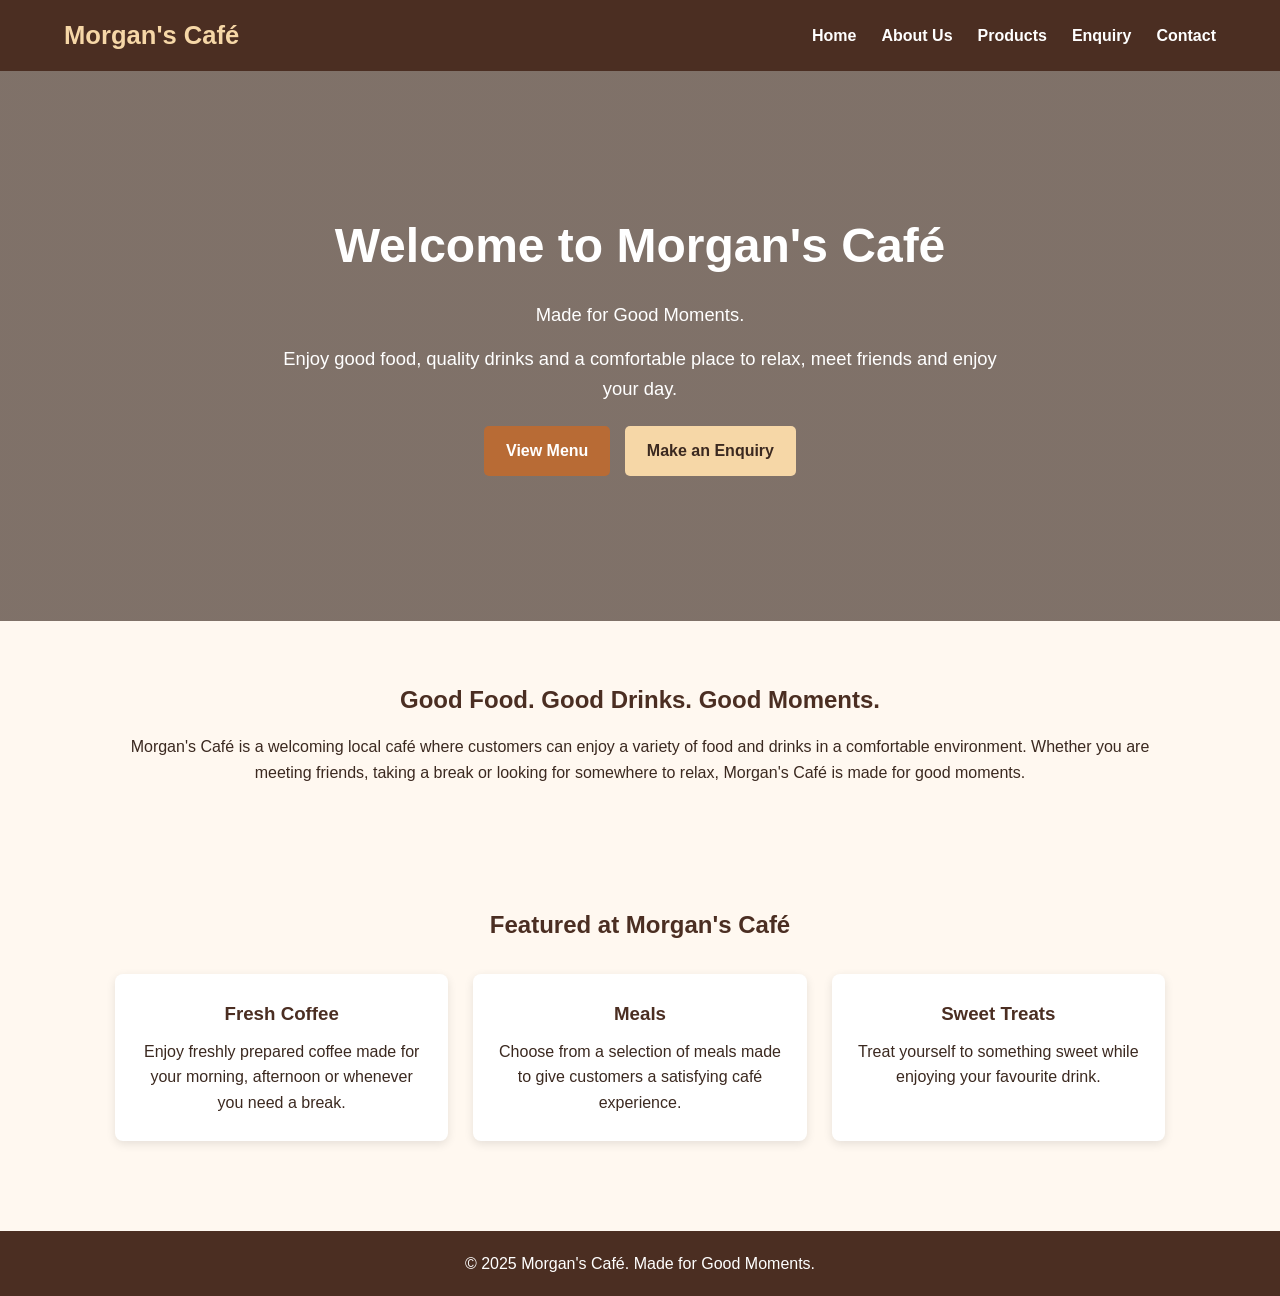
==== index.html @ 2e7ae9d0 "Initial commit" ====
<!DOCTYPE html>
<html lang="en">
<head>
    <meta charset="UTF-8">
    <meta name="viewport" content="width=device-width, initial-scale=1.0">
    <meta name="description" content="Morgan's Café - Made for Good Moments.">
    <title>Morgan's Café | Home</title>
    <link rel="stylesheet" href="css/styles.css">
</head>

<body>

    <!-- Main navigation -->
    <header>
        <nav class="navbar">
            <div class="logo">Morgan's Café</div>

            <ul class="nav-links">
                <li><a href="index.html">Home</a></li>
                <li><a href="about-us.html">About Us</a></li>
                <li><a href="products.html">Products</a></li>
                <li><a href="enquiry.html">Enquiry</a></li>
                <li><a href="contact.html">Contact</a></li>
            </ul>
        </nav>
    </header>

    <!-- Home page content -->
    <main>

        <section class="hero">
            <img src="Images/home/Home_Cafe.jpg.jpg" alt="Morgan's Café">
            <div class="hero-content">
                <h1>Welcome to Morgan's Café</h1>
                <p>Made for Good Moments.</p>
                <p>
                    Enjoy good food, quality drinks and a comfortable
                    place to relax, meet friends and enjoy your day.
                </p>

                <div class="hero-buttons">
                    <a href="products.html" class="button">View Menu</a>
                    <a href="enquiry.html" class="button secondary-button">Make an Enquiry</a>
                </div>
            </div>
        </section>

        <section class="intro">
            <h2>Good Food. Good Drinks. Good Moments.</h2>

            <p>
                Morgan's Café is a welcoming local café where customers
                can enjoy a variety of food and drinks in a comfortable
                environment. Whether you are meeting friends, taking a
                break or looking for somewhere to relax, Morgan's Café
                is made for good moments.
            </p>
        </section>

        <section class="featured">
            <h2>Featured at Morgan's Café</h2>

            <div class="featured-grid">

                <article class="card">
                    <h3>Fresh Coffee</h3>
                    <p>
                        Enjoy freshly prepared coffee made for your
                        morning, afternoon or whenever you need a break.
                    </p>
                </article>

                <article class="card">
                    <h3>Meals</h3>
                    <p>
                        Choose from a selection of meals made to give
                        customers a satisfying café experience.
                    </p>
                </article>

                <article class="card">
                    <h3>Sweet Treats</h3>
                    <p>
                        Treat yourself to something sweet while enjoying
                        your favourite drink.
                    </p>
                </article>

            </div>
        </section>

    </main>

    <!-- Footer -->
    <footer>
        <p>&copy; 2025 Morgan's Café. Made for Good Moments.</p>
    </footer>

</body>
</html>
---- css/styles.css ----
/* ================================
   Morgan's Café - Main Stylesheet
   ================================ */

/* Basic reset */
* {
    margin: 0;
    padding: 0;
    box-sizing: border-box;
}

body {
    font-family: Arial, Helvetica, sans-serif;
    line-height: 1.6;
    background-color: #fff8f0;
    color: #3b2920;
}

/* Navigation */
header {
    background-color: #4b2e22;
    padding: 15px 5%;
}

.navbar {
    max-width: 1200px;
    margin: 0 auto;
    display: flex;
    justify-content: space-between;
    align-items: center;
}

.logo {
    color: #f6d7a7;
    font-size: 1.6rem;
    font-weight: bold;
}

.nav-links {
    display: flex;
    list-style: none;
    gap: 25px;
}

.nav-links a {
    color: white;
    text-decoration: none;
    font-weight: bold;
}

.nav-links a:hover {
    color: #f6d7a7;
}

/* Hero section */
.hero {
    min-height: 550px;
    display: flex;
    align-items: center;
    justify-content: center;
    text-align: center;
    padding: 60px 20px;
    background:
        linear-gradient(rgba(59, 41, 32, 0.65), rgba(59, 41, 32, 0.65)),
        url("../Images/home/Home_Cafe.jpg.jpg");
    background-size: cover;
    background-position: center;
}

.hero-content {
    max-width: 750px;
    color: white;
}

.hero h1 {
    font-size: 3rem;
    margin-bottom: 15px;
}

.hero p {
    font-size: 1.15rem;
    margin-bottom: 15px;
}

/* Buttons */
.button {
    display: inline-block;
    background-color: #b86b35;
    color: white;
    padding: 12px 22px;
    border: none;
    border-radius: 5px;
    text-decoration: none;
    cursor: pointer;
    font-weight: bold;
    margin: 8px 5px;
}

.button:hover {
    background-color: #8f4f27;
}

.secondary-button {
    background-color: #f6d7a7;
    color: #3b2920;
}

.secondary-button:hover {
    background-color: #e8bd82;
}

/* General sections */
.intro,
.featured,
.content-section,
.products-section,
.form-section,
.contact-section {
    max-width: 1100px;
    margin: 0 auto;
    padding: 60px 25px;
}

.intro {
    text-align: center;
}

.intro h2,
.featured h2,
.content-section h2,
.form-section h2,
.contact-section h2 {
    color: #4b2e22;
    margin-bottom: 15px;
}

/* Featured section */
.featured {
    text-align: center;
}

.featured-grid {
    display: grid;
    grid-template-columns: repeat(3, 1fr);
    gap: 25px;
    margin-top: 30px;
}

.card,
.product-card,
.location-card {
    background-color: white;
    padding: 25px;
    border-radius: 8px;
    box-shadow: 0 3px 10px rgba(0, 0, 0, 0.1);
}

.card h3,
.product-card h2,
.location-card h3 {
    color: #4b2e22;
    margin-bottom: 10px;
}

/* Page headings */
.page-heading {
    text-align: center;
    padding: 60px 20px;
    background-color: #ead4bd;
}

.page-heading h1 {
    color: #4b2e22;
    font-size: 2.5rem;
    margin-bottom: 10px;
}

/* About page */
.content-section h2 {
    margin-top: 30px;
}

.content-section h2:first-child {
    margin-top: 0;
}

.content-section p {
    margin-bottom: 20px;
}

/* Products */
.product-grid {
    display: grid;
    grid-template-columns: repeat(3, 1fr);
    gap: 25px;
}

.product-card {
    text-align: center;
}

.price {
    color: #b86b35;
    font-size: 1.2rem;
    font-weight: bold;
    margin-top: 15px;
}

/* Forms */
.form-section {
    max-width: 800px;
}

form {
    display: flex;
    flex-direction: column;
}

label {
    font-weight: bold;
    margin-top: 15px;
    margin-bottom: 5px;
}

input,
select,
textarea {
    width: 100%;
    padding: 12px;
    border: 1px solid #c9b6a5;
    border-radius: 5px;
    background-color: white;
    font-family: inherit;
    font-size: 1rem;
}

textarea {
    resize: vertical;
}

button {
    font-family: inherit;
}

/* Contact page */
.contact-section {
    display: grid;
    grid-template-columns: 1fr 1fr;
    gap: 40px;
}

.contact-info p {
    margin-bottom: 10px;
}

.locations {
    display: flex;
    flex-direction: column;
    gap: 20px;
}

.location-card {
    margin-bottom: 5px;
}

/* Footer */
footer {
    background-color: #4b2e22;
    color: white;
    text-align: center;
    padding: 20px;
    margin-top: 30px;
}

/* Tablet */
@media (max-width: 768px) {

    .navbar {
        flex-direction: column;
        gap: 15px;
    }

    .nav-links {
        flex-wrap: wrap;
        justify-content: center;
        gap: 15px;
    }

    .hero {
        min-height: 450px;
    }

    .hero h1 {
        font-size: 2.2rem;
    }

    .featured-grid,
    .product-grid {
        grid-template-columns: repeat(2, 1fr);
    }

    .contact-section {
        grid-template-columns: 1fr;
    }
}

/* Mobile */
@media (max-width: 500px) {

    .nav-links {
        flex-direction: column;
        align-items: center;
        gap: 10px;
    }

    .hero {
        min-height: 400px;
        padding: 40px 15px;
    }

    .hero h1 {
        font-size: 1.9rem;
    }

    .featured-grid,
    .product-grid {
        grid-template-columns: 1fr;
    }

    .page-heading h1 {
        font-size: 2rem;
    }

    .intro,
    .featured,
    .content-section,
    .products-section,
    .form-section,
    .contact-section {
        padding: 40px 18px;
    }
}
/* Website images */
.page-heading img {
    Display: block;
    Width: 100%;
    Max-width: 700px;
    Height: 300px;
    Object-fit: cover;
    Margin: 25px auto;
    Border-radius: 8px;
}

.hero img {
    Display: none;
}
/* Website images */
.page-heading img {
    display: block;
    width: 100%;
    max-width: 700px;
    height: 300px;
    object-fit: cover;
    margin: 25px auto;
    border-radius: 8px;
}

.hero img {
    display: none;
}
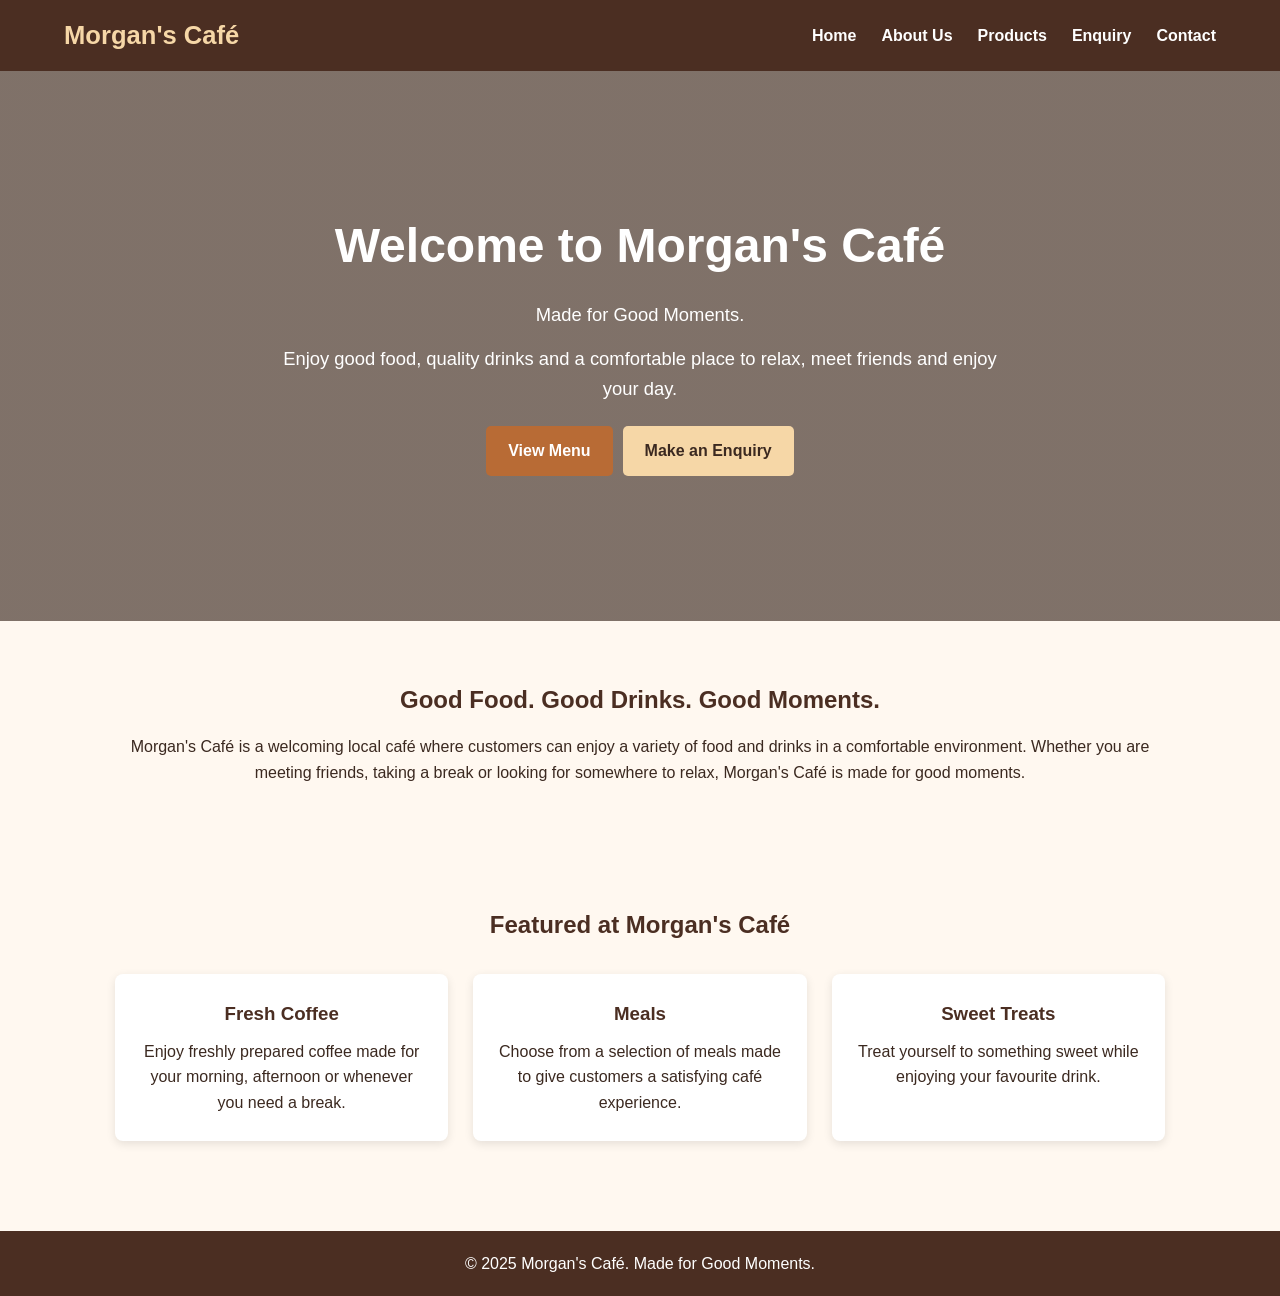
==== commit cdd76320: "fixed website layout and updated pages" ====
--- a/index.html
+++ b/index.html
@@ -29,10 +29,12 @@
     <main>
 
         <section class="hero">
-            <img src="Images/home/Home_Cafe.jpg.jpg" alt="Morgan's Café">
             <div class="hero-content">
+
                 <h1>Welcome to Morgan's Café</h1>
+
                 <p>Made for Good Moments.</p>
+
                 <p>
                     Enjoy good food, quality drinks and a comfortable
                     place to relax, meet friends and enjoy your day.
@@ -42,6 +44,7 @@
                     <a href="products.html" class="button">View Menu</a>
                     <a href="enquiry.html" class="button secondary-button">Make an Enquiry</a>
                 </div>
+
             </div>
         </section>
 
@@ -98,5 +101,3 @@
 
 </body>
 </html>
-
-
--- a/css/styles.css
+++ b/css/styles.css
@@ -52,7 +52,10 @@
     color: #f6d7a7;
 }
 
-/* Hero section */
+/* ================================
+   Home Hero Section
+   ================================ */
+
 .hero {
     min-height: 550px;
     display: flex;
@@ -60,11 +63,17 @@
     justify-content: center;
     text-align: center;
     padding: 60px 20px;
+
     background:
-        linear-gradient(rgba(59, 41, 32, 0.65), rgba(59, 41, 32, 0.65)),
+        linear-gradient(
+            rgba(59, 41, 32, 0.65),
+            rgba(59, 41, 32, 0.65)
+        ),
         url("../Images/home/Home_Cafe.jpg.jpg");
+
     background-size: cover;
     background-position: center;
+    background-repeat: no-repeat;
 }
 
 .hero-content {
@@ -83,6 +92,13 @@
 }
 
 /* Buttons */
+.hero-buttons {
+    display: flex;
+    justify-content: center;
+    align-items: center;
+    flex-wrap: wrap;
+}
+
 .button {
     display: inline-block;
     background-color: #b86b35;
@@ -109,7 +125,10 @@
     background-color: #e8bd82;
 }
 
-/* General sections */
+/* ================================
+   General Sections
+   ================================ */
+
 .intro,
 .featured,
 .content-section,
@@ -134,7 +153,102 @@
     margin-bottom: 15px;
 }
 
-/* Featured section */
+/* ================================
+   Page Headings
+   ================================ */
+
+.page-heading {
+    text-align: center;
+    padding: 60px 20px;
+    background-color: #ead4bd;
+}
+
+.page-heading h1 {
+    color: #4b2e22;
+    font-size: 2.5rem;
+    margin-bottom: 10px;
+}
+
+.page-heading p {
+    color: #3b2920;
+}
+
+/* ================================
+   About Us Background
+   ================================ */
+
+.about-heading {
+    min-height: 400px;
+    display: flex;
+    flex-direction: column;
+    align-items: center;
+    justify-content: center;
+
+    background:
+        linear-gradient(
+            rgba(59, 41, 32, 0.20),
+            rgba(59, 41, 32, 0.20)
+        ),
+        url("../Images/About_us/About_us_Cafe.jpg");
+
+    background-size: cover;
+    background-position: center;
+    background-repeat: no-repeat;
+}
+
+.about-heading h1,
+.about-heading p {
+    color: white;
+}
+
+/* ================================
+   Products Background
+   ================================ */
+
+.products-heading {
+    min-height: 400px;
+    display: flex;
+    flex-direction: column;
+    align-items: center;
+    justify-content: center;
+
+    background:
+        linear-gradient(
+            rgba(59, 41, 32, 0.20),
+            rgba(59, 41, 32, 0.20)
+        ),
+        url("../Images/products/products_Cafe.jpg");
+
+    background-size: cover;
+    background-position: center;
+    background-repeat: no-repeat;
+}
+
+.products-heading h1,
+.products-heading p {
+    color: white;
+}
+
+/* ================================
+   About Page
+   ================================ */
+
+.content-section h2 {
+    margin-top: 30px;
+}
+
+.content-section h2:first-child {
+    margin-top: 0;
+}
+
+.content-section p {
+    margin-bottom: 20px;
+}
+
+/* ================================
+   Featured Section
+   ================================ */
+
 .featured {
     text-align: center;
 }
@@ -162,33 +276,10 @@
     margin-bottom: 10px;
 }
 
-/* Page headings */
-.page-heading {
-    text-align: center;
-    padding: 60px 20px;
-    background-color: #ead4bd;
-}
-
-.page-heading h1 {
-    color: #4b2e22;
-    font-size: 2.5rem;
-    margin-bottom: 10px;
-}
-
-/* About page */
-.content-section h2 {
-    margin-top: 30px;
-}
-
-.content-section h2:first-child {
-    margin-top: 0;
-}
-
-.content-section p {
-    margin-bottom: 20px;
-}
-
-/* Products */
+/* ================================
+   Products
+   ================================ */
+
 .product-grid {
     display: grid;
     grid-template-columns: repeat(3, 1fr);
@@ -206,7 +297,10 @@
     margin-top: 15px;
 }
 
-/* Forms */
+/* ================================
+   Forms
+   ================================ */
+
 .form-section {
     max-width: 800px;
 }
@@ -242,7 +336,10 @@
     font-family: inherit;
 }
 
-/* Contact page */
+/* ================================
+   Contact Page
+   ================================ */
+
 .contact-section {
     display: grid;
     grid-template-columns: 1fr 1fr;
@@ -263,7 +360,10 @@
     margin-bottom: 5px;
 }
 
-/* Footer */
+/* ================================
+   Footer
+   ================================ */
+
 footer {
     background-color: #4b2e22;
     color: white;
@@ -272,7 +372,10 @@
     margin-top: 30px;
 }
 
-/* Tablet */
+/* ================================
+   Tablet
+   ================================ */
+
 @media (max-width: 768px) {
 
     .navbar {
@@ -294,6 +397,11 @@
         font-size: 2.2rem;
     }
 
+    .about-heading,
+    .products-heading {
+        min-height: 350px;
+    }
+
     .featured-grid,
     .product-grid {
         grid-template-columns: repeat(2, 1fr);
@@ -304,7 +412,10 @@
     }
 }
 
-/* Mobile */
+/* ================================
+   Mobile
+   ================================ */
+
 @media (max-width: 500px) {
 
     .nav-links {
@@ -322,13 +433,19 @@
         font-size: 1.9rem;
     }
 
+    .about-heading,
+    .products-heading {
+        min-height: 300px;
+        padding: 40px 15px;
+    }
+
+    .page-heading h1 {
+        font-size: 2rem;
+    }
+
     .featured-grid,
     .product-grid {
         grid-template-columns: 1fr;
-    }
-
-    .page-heading h1 {
-        font-size: 2rem;
     }
 
     .intro,
@@ -340,34 +457,3 @@
         padding: 40px 18px;
     }
 }
-/* Website images */
-.page-heading img {
-    Display: block;
-    Width: 100%;
-    Max-width: 700px;
-    Height: 300px;
-    Object-fit: cover;
-    Margin: 25px auto;
-    Border-radius: 8px;
-}
-
-.hero img {
-    Display: none;
-}
-/* Website images */
-.page-heading img {
-    display: block;
-    width: 100%;
-    max-width: 700px;
-    height: 300px;
-    object-fit: cover;
-    margin: 25px auto;
-    border-radius: 8px;
-}
-
-.hero img {
-    display: none;
-}
-
-
-
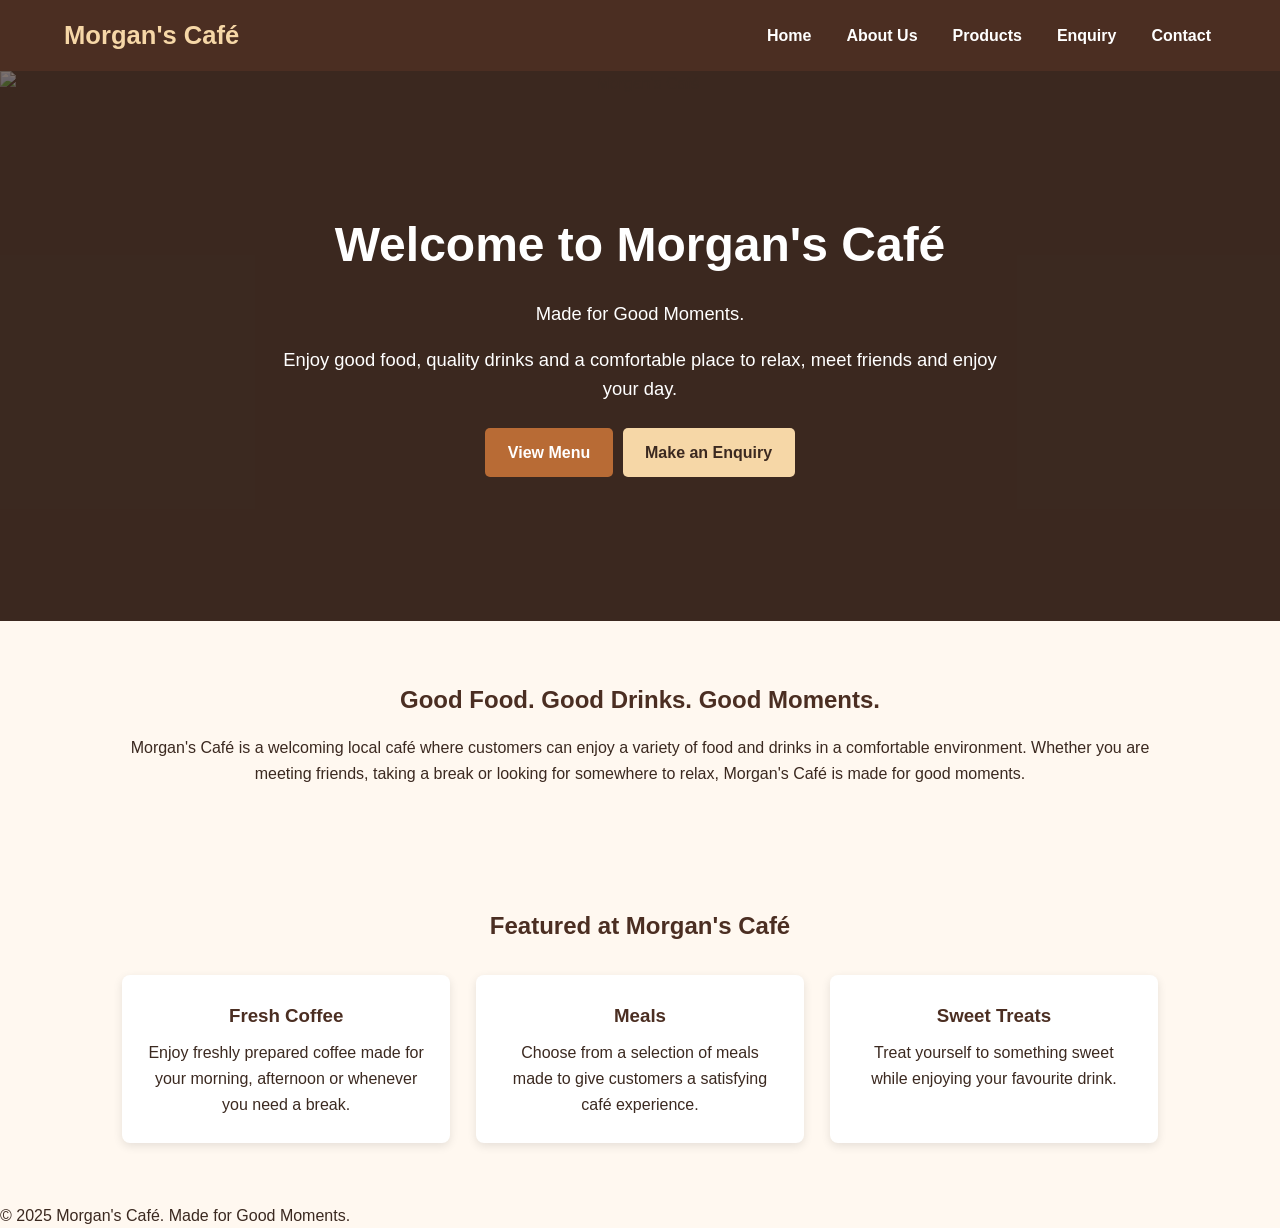
==== commit b000f73d: "Completed Part 2 Styling and responsive testing" ====
--- a/index.html
+++ b/index.html
@@ -29,6 +29,15 @@
     <main>
 
         <section class="hero">
+
+            <picture class="hero-image">
+                <source media="(max-width: 500px)" srcset="Images/home/Home_Cafe.jpg.jpg">
+                <source media="(max-width: 768px)" srcset="Images/home/Home_Cafe.jpg.jpg">
+                <img src="Images/home/Home_Cafe.jpg.jpg"
+                     alt="Morgan's Café"
+                     loading="eager">
+            </picture>
+
             <div class="hero-content">
 
                 <h1>Welcome to Morgan's Café</h1>
@@ -101,3 +110,4 @@
 
 </body>
 </html>
+
--- a/css/styles.css
+++ b/css/styles.css
@@ -46,49 +46,75 @@
     color: white;
     text-decoration: none;
     font-weight: bold;
+    padding: 5px;
+    transition: color 0.2s ease;
 }
 
 .nav-links a:hover {
     color: #f6d7a7;
 }
 
+.nav-links a:focus {
+    outline: 2px solid #f6d7a7;
+    outline-offset: 3px;
+}
+
+.nav-links a:active {
+    color: #e8bd82;
+}
+
 /* ================================
    Home Hero Section
    ================================ */
 
 .hero {
     min-height: 550px;
+    position: relative;
     display: flex;
     align-items: center;
     justify-content: center;
     text-align: center;
     padding: 60px 20px;
-
-    background:
-        linear-gradient(
-            rgba(59, 41, 32, 0.65),
-            rgba(59, 41, 32, 0.65)
-        ),
-        url("../Images/home/Home_Cafe.jpg.jpg");
-
-    background-size: cover;
-    background-position: center;
-    background-repeat: no-repeat;
+    overflow: hidden;
+    background-color: #3b2920;
+}
+
+.hero-image {
+    position: absolute;
+    inset: 0;
+    z-index: 0;
+}
+
+.hero-image img {
+    width: 100%;
+    height: 100%;
+    object-fit: cover;
+    object-position: center;
+    display: block;
+}
+
+.hero-image::after {
+    content: "";
+    position: absolute;
+    inset: 0;
+    background: rgba(59, 41, 32, 0.65);
 }
 
 .hero-content {
+    position: relative;
+    z-index: 1;
     max-width: 750px;
     color: white;
 }
 
 .hero h1 {
     font-size: 3rem;
-    margin-bottom: 15px;
+    margin-bottom: 1rem;
 }
 
 .hero p {
     font-size: 1.15rem;
-    margin-bottom: 15px;
+    margin-bottom: 1rem;
 }
 
 /* Buttons */
@@ -103,17 +129,28 @@
     display: inline-block;
     background-color: #b86b35;
     color: white;
-    padding: 12px 22px;
+    padding: 0.75rem 1.4rem;
     border: none;
     border-radius: 5px;
     text-decoration: none;
     cursor: pointer;
     font-weight: bold;
     margin: 8px 5px;
+    transition: background-color 0.2s ease, transform 0.2s ease;
 }
 
 .button:hover {
     background-color: #8f4f27;
+    transform: translateY(-2px);
+}
+
+.button:focus {
+    outline: 2px solid #f6d7a7;
+    outline-offset: 3px;
+}
+
+.button:active {
+    transform: translateY(0);
 }
 
 .secondary-button {
@@ -137,7 +174,7 @@
 .contact-section {
     max-width: 1100px;
     margin: 0 auto;
-    padding: 60px 25px;
+    padding: 3.75rem 2rem;
 }
 
 .intro {
@@ -150,7 +187,7 @@
 .form-section h2,
 .contact-section h2 {
     color: #4b2e22;
-    margin-bottom: 15px;
+    margin-bottom: 1rem;
 }
 
 /* ================================
@@ -159,14 +196,14 @@
 
 .page-heading {
     text-align: center;
-    padding: 60px 20px;
+    padding: 3.75rem 1.25rem;
     background-color: #ead4bd;
 }
 
 .page-heading h1 {
     color: #4b2e22;
     font-size: 2.5rem;
-    margin-bottom: 10px;
+    margin-bottom: 0.6rem;
 }
 
 .page-heading p {
@@ -234,7 +271,7 @@
    ================================ */
 
 .content-section h2 {
-    margin-top: 30px;
+    margin-top: 1.9rem;
 }
 
 .content-section h2:first-child {
@@ -242,7 +279,7 @@
 }
 
 .content-section p {
-    margin-bottom: 20px;
+    margin-bottom: 1.25rem;
 }
 
 /* ================================
@@ -256,24 +293,32 @@
 .featured-grid {
     display: grid;
     grid-template-columns: repeat(3, 1fr);
-    gap: 25px;
-    margin-top: 30px;
+    gap: 1.6rem;
+    margin-top: 1.9rem;
 }
 
 .card,
 .product-card,
 .location-card {
     background-color: white;
-    padding: 25px;
+    padding: 1.6rem;
     border-radius: 8px;
     box-shadow: 0 3px 10px rgba(0, 0, 0, 0.1);
+    transition: transform 0.2s ease, box-shadow 0.2s ease;
+}
+
+.card:hover,
+.product-card:hover,
+.location-card:hover {
+    transform: translateY(-3px);
+    box-shadow: 0 5px 14px rgba(0, 0, 0, 0.14);
 }
 
 .card h3,
 .product-card h2,
 .location-card h3 {
     color: #4b2e22;
-    margin-bottom: 10px;
+    margin-bottom: 0.6rem;
 }
 
 /* ================================
@@ -283,7 +328,7 @@
 .product-grid {
     display: grid;
     grid-template-columns: repeat(3, 1fr);
-    gap: 25px;
+    gap: 1.6rem;
 }
 
 .product-card {
@@ -294,7 +339,7 @@
     color: #b86b35;
     font-size: 1.2rem;
     font-weight: bold;
-    margin-top: 15px;
+    margin-top: 1rem;
 }
 
 /* ================================
@@ -312,148 +357,13 @@
 
 label {
     font-weight: bold;
-    margin-top: 15px;
-    margin-bottom: 5px;
+    margin-top: 1rem;
+    margin-bottom: 0.3rem;
 }
 
 input,
 select,
 textarea {
     width: 100%;
-    padding: 12px;
-    border: 1px solid #c9b6a5;
-    border-radius: 5px;
-    background-color: white;
-    font-family: inherit;
-    font-size: 1rem;
-}
-
-textarea {
-    resize: vertical;
-}
-
-button {
-    font-family: inherit;
-}
-
-/* ================================
-   Contact Page
-   ================================ */
-
-.contact-section {
-    display: grid;
-    grid-template-columns: 1fr 1fr;
-    gap: 40px;
-}
-
-.contact-info p {
-    margin-bottom: 10px;
-}
-
-.locations {
-    display: flex;
-    flex-direction: column;
-    gap: 20px;
-}
-
-.location-card {
-    margin-bottom: 5px;
-}
-
-/* ================================
-   Footer
-   ================================ */
-
-footer {
-    background-color: #4b2e22;
-    color: white;
-    text-align: center;
-    padding: 20px;
-    margin-top: 30px;
-}
-
-/* ================================
-   Tablet
-   ================================ */
-
-@media (max-width: 768px) {
-
-    .navbar {
-        flex-direction: column;
-        gap: 15px;
-    }
-
-    .nav-links {
-        flex-wrap: wrap;
-        justify-content: center;
-        gap: 15px;
-    }
-
-    .hero {
-        min-height: 450px;
-    }
-
-    .hero h1 {
-        font-size: 2.2rem;
-    }
-
-    .about-heading,
-    .products-heading {
-        min-height: 350px;
-    }
-
-    .featured-grid,
-    .product-grid {
-        grid-template-columns: repeat(2, 1fr);
-    }
-
-    .contact-section {
-        grid-template-columns: 1fr;
-    }
-}
-
-/* ================================
-   Mobile
-   ================================ */
-
-@media (max-width: 500px) {
-
-    .nav-links {
-        flex-direction: column;
-        align-items: center;
-        gap: 10px;
-    }
-
-    .hero {
-        min-height: 400px;
-        padding: 40px 15px;
-    }
-
-    .hero h1 {
-        font-size: 1.9rem;
-    }
-
-    .about-heading,
-    .products-heading {
-        min-height: 300px;
-        padding: 40px 15px;
-    }
-
-    .page-heading h1 {
-        font-size: 2rem;
-    }
-
-    .featured-grid,
-    .product-grid {
-        grid-template-columns: 1fr;
-    }
-
-    .intro,
-    .featured,
-    .content-section,
-    .products-section,
-    .form-section,
-    .contact-section {
-        padding: 40px 18px;
-    }
-}
+    padding: 0;
+}
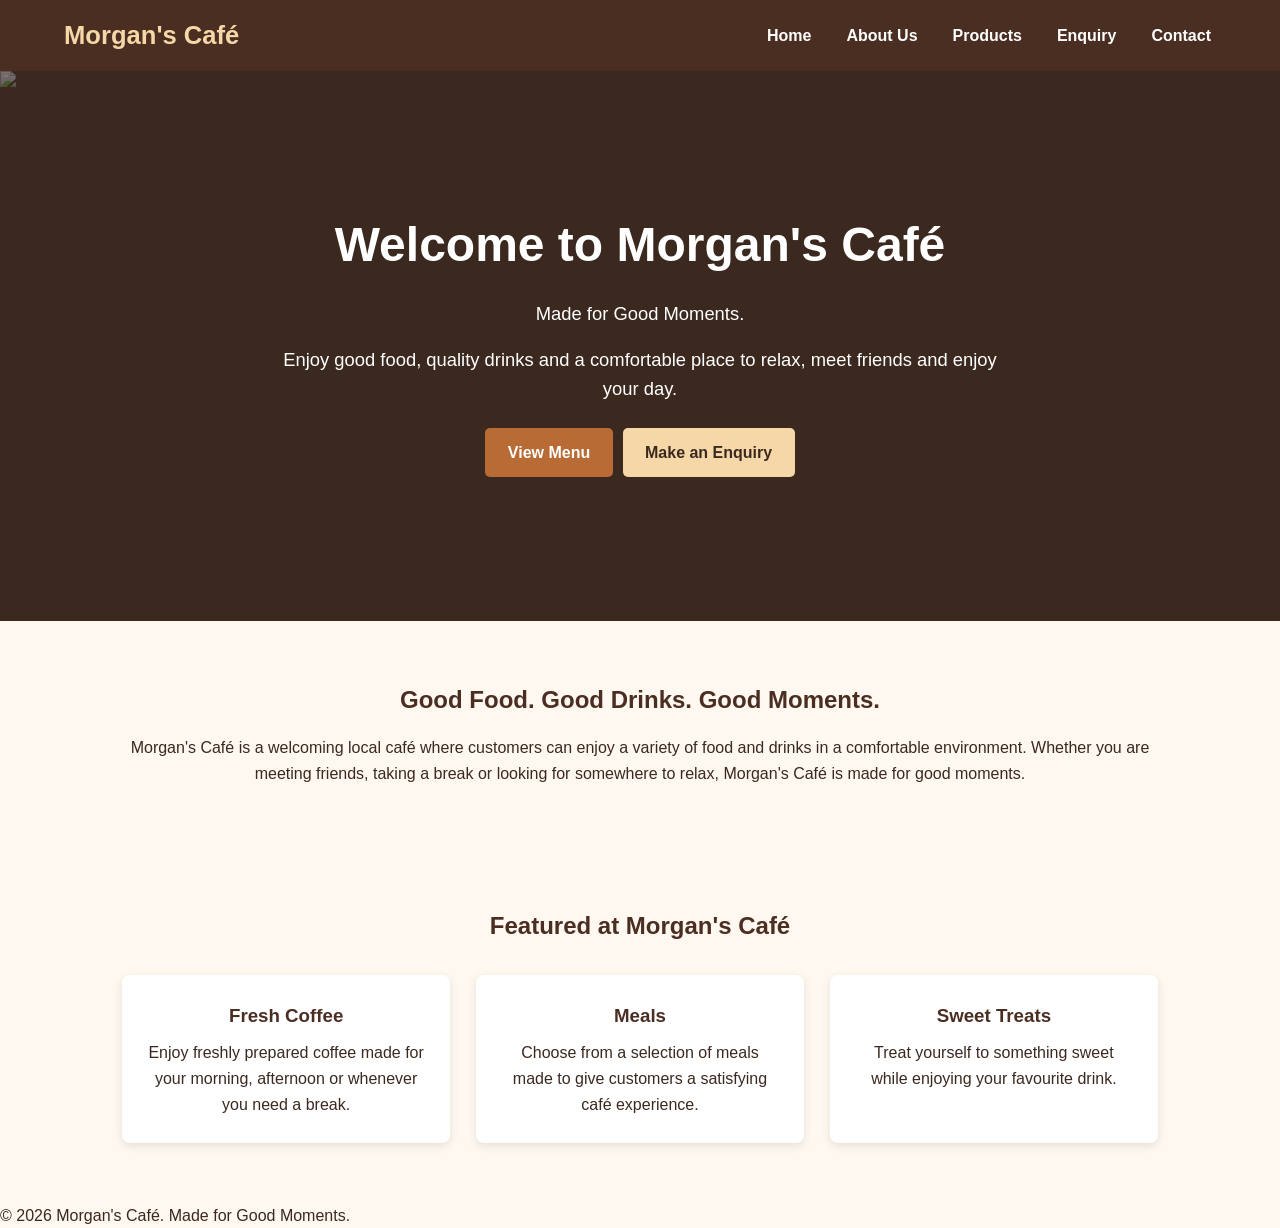
==== commit ee8659d4: "fix:resolve HTML heading hierarchy, fix quotes syntax and add HTML source comments" ====
--- a/index.html
+++ b/index.html
@@ -1,5 +1,10 @@
 <!DOCTYPE html>
 <html lang="en">
+<!--
+    Academic References & Source Citations:
+    - MDN Web Docs (2026) HTML Structural Elements. Available at: https://developer.mozilla.org/en-US/docs/Web/HTML/Element
+    - MDN Web Docs (2026) Responsive Images (<picture> element). Available at: https://developer.mozilla.org/en-US/docs/Web/HTML/Element/picture
+-->
 <head>
     <meta charset="UTF-8">
     <meta name="viewport" content="width=device-width, initial-scale=1.0">
@@ -10,7 +15,7 @@
 
 <body>
 
-    <!-- Main navigation -->
+    <!-- Main Navigation -->
     <header>
         <nav class="navbar">
             <div class="logo">Morgan's Café</div>
@@ -25,7 +30,7 @@
         </nav>
     </header>
 
-    <!-- Home page content -->
+    <!-- Home Page Content -->
     <main>
 
         <section class="hero">
@@ -34,7 +39,7 @@
                 <source media="(max-width: 500px)" srcset="Images/home/Home_Cafe.jpg.jpg">
                 <source media="(max-width: 768px)" srcset="Images/home/Home_Cafe.jpg.jpg">
                 <img src="Images/home/Home_Cafe.jpg.jpg"
-                     alt="Morgan's Café"
+                     alt="Morgan's Café interior layout"
                      loading="eager">
             </picture>
 
@@ -105,9 +110,8 @@
 
     <!-- Footer -->
     <footer>
-        <p>&copy; 2025 Morgan's Café. Made for Good Moments.</p>
+        <p>&copy; 2026 Morgan's Café. Made for Good Moments.</p>
     </footer>
 
 </body>
 </html>
-
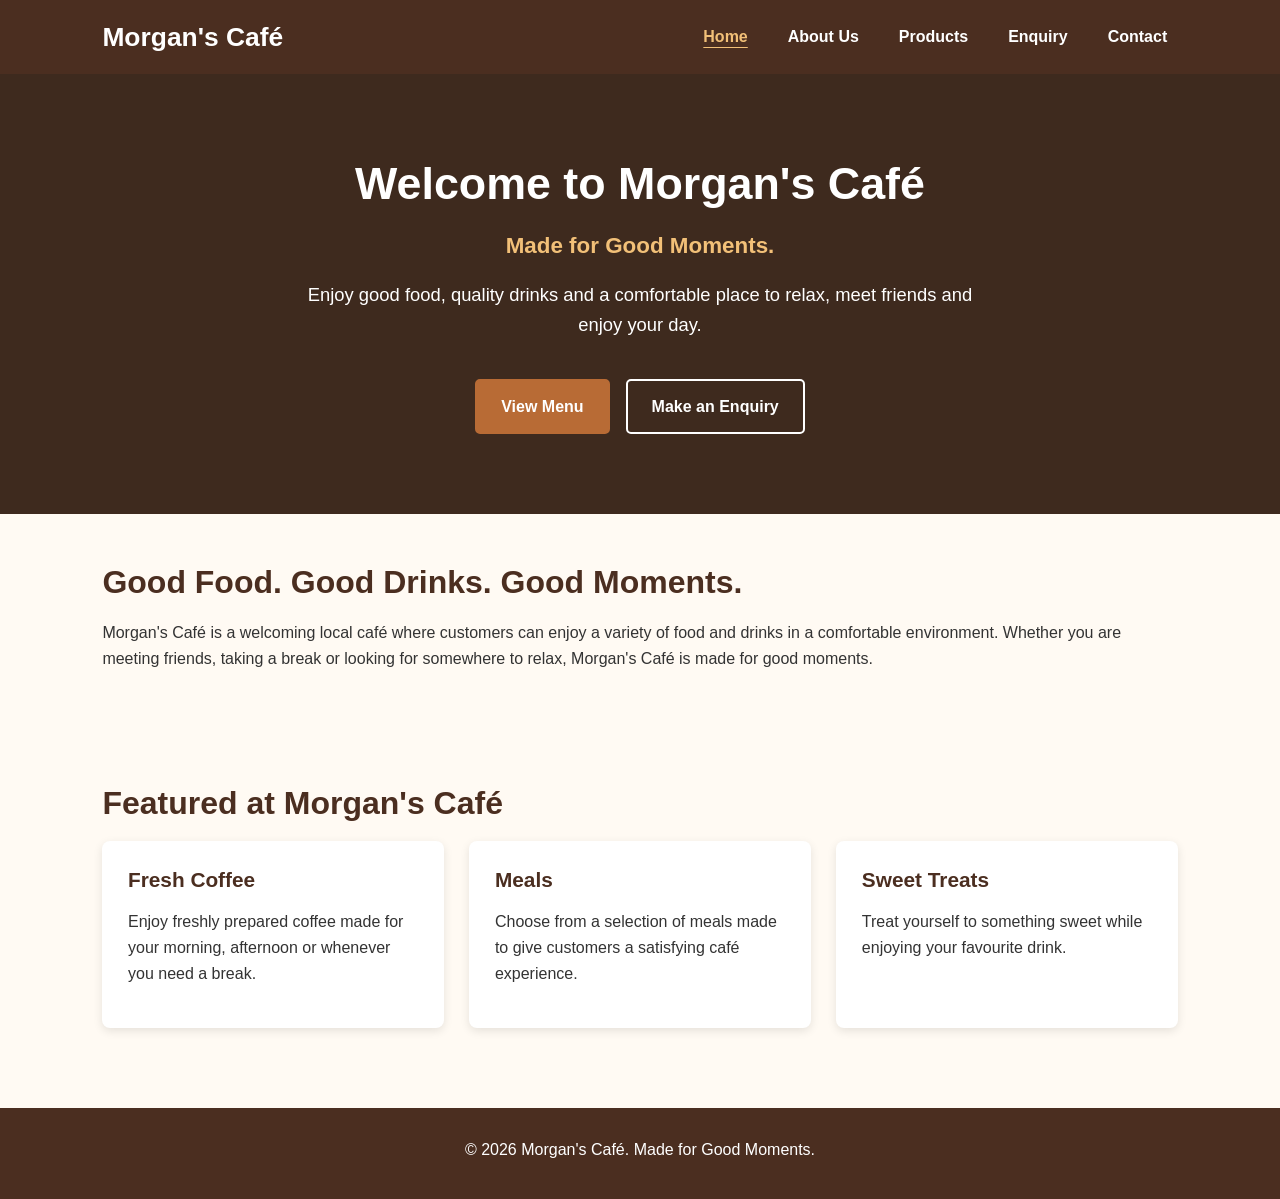
==== commit ea63e1e7: "updated website pages for part 3" ====
--- a/index.html
+++ b/index.html
@@ -1,15 +1,31 @@
 <!DOCTYPE html>
 <html lang="en">
 <!--
+    Morgan's Café - Home Page
+    Module: WEDE5020 - Web Development (Introduction)
+    Formative Part 3
+
     Academic References & Source Citations:
-    - MDN Web Docs (2026) HTML Structural Elements. Available at: https://developer.mozilla.org/en-US/docs/Web/HTML/Element
-    - MDN Web Docs (2026) Responsive Images (<picture> element). Available at: https://developer.mozilla.org/en-US/docs/Web/HTML/Element/picture
+    - MDN Web Docs (2026) HTML Structural Elements.
+      Available at: https://developer.mozilla.org/en-US/docs/Web/HTML/Element
+    - MDN Web Docs (2026) HTML Video Element.
+      Available at: https://developer.mozilla.org/en-US/docs/Web/HTML/Element/video
+    - MDN Web Docs (2026) Responsive Images.
+      Available at: https://developer.mozilla.org/en-US/docs/Web/HTML/Element/picture
 -->
+
 <head>
     <meta charset="UTF-8">
     <meta name="viewport" content="width=device-width, initial-scale=1.0">
-    <meta name="description" content="Morgan's Café - Made for Good Moments.">
+
+    <meta name="description"
+          content="Visit Morgan's Café for quality coffee, delicious meals and sweet treats. Made for Good Moments.">
+
+    <meta name="theme-color" content="#4b2e20">
+
     <title>Morgan's Café | Home</title>
+
+    <!-- Main Stylesheet -->
     <link rel="stylesheet" href="css/styles.css">
 </head>
 
@@ -17,37 +33,46 @@
 
     <!-- Main Navigation -->
     <header>
-        <nav class="navbar">
+        <nav class="navbar" aria-label="Main navigation">
+
             <div class="logo">Morgan's Café</div>
 
             <ul class="nav-links">
-                <li><a href="index.html">Home</a></li>
+                <li><a href="index.html" aria-current="page">Home</a></li>
                 <li><a href="about-us.html">About Us</a></li>
                 <li><a href="products.html">Products</a></li>
                 <li><a href="enquiry.html">Enquiry</a></li>
                 <li><a href="contact.html">Contact</a></li>
             </ul>
+
         </nav>
     </header>
 
-    <!-- Home Page Content -->
+    <!-- Main Page Content -->
     <main>
 
+        <!-- Hero Section with Background Video -->
         <section class="hero">
 
-            <picture class="hero-image">
-                <source media="(max-width: 500px)" srcset="Images/home/Home_Cafe.jpg.jpg">
-                <source media="(max-width: 768px)" srcset="Images/home/Home_Cafe.jpg.jpg">
-                <img src="Images/home/Home_Cafe.jpg.jpg"
-                     alt="Morgan's Café interior layout"
-                     loading="eager">
-            </picture>
+            <video class="hero-video"
+                   autoplay
+                   muted
+                   loop
+                   playsinline
+                   preload="metadata"
+                   aria-hidden="true">
 
+                <source src="videos/promotion-video.mp4" type="video/mp4">
+
+                Your browser does not support HTML video.
+            </video>
+
+            <!-- Hero Text and Buttons -->
             <div class="hero-content">
 
                 <h1>Welcome to Morgan's Café</h1>
 
-                <p>Made for Good Moments.</p>
+                <p class="hero-tagline">Made for Good Moments.</p>
 
                 <p>
                     Enjoy good food, quality drinks and a comfortable
@@ -55,14 +80,24 @@
                 </p>
 
                 <div class="hero-buttons">
-                    <a href="products.html" class="button">View Menu</a>
-                    <a href="enquiry.html" class="button secondary-button">Make an Enquiry</a>
+
+                    <a href="products.html" class="button">
+                        View Menu
+                    </a>
+
+                    <a href="enquiry.html" class="button secondary-button">
+                        Make an Enquiry
+                    </a>
+
                 </div>
 
             </div>
+
         </section>
 
+        <!-- Introduction Section -->
         <section class="intro">
+
             <h2>Good Food. Good Drinks. Good Moments.</h2>
 
             <p>
@@ -72,46 +107,65 @@
                 break or looking for somewhere to relax, Morgan's Café
                 is made for good moments.
             </p>
+
         </section>
 
+        <!-- Featured Items Section -->
         <section class="featured">
+
             <h2>Featured at Morgan's Café</h2>
 
             <div class="featured-grid">
 
                 <article class="card">
+
                     <h3>Fresh Coffee</h3>
+
                     <p>
                         Enjoy freshly prepared coffee made for your
                         morning, afternoon or whenever you need a break.
                     </p>
+
                 </article>
 
                 <article class="card">
+
                     <h3>Meals</h3>
+
                     <p>
                         Choose from a selection of meals made to give
                         customers a satisfying café experience.
                     </p>
+
                 </article>
 
                 <article class="card">
+
                     <h3>Sweet Treats</h3>
+
                     <p>
                         Treat yourself to something sweet while enjoying
                         your favourite drink.
                     </p>
+
                 </article>
 
             </div>
+
         </section>
 
     </main>
 
-    <!-- Footer -->
+    <!-- Website Footer -->
     <footer>
+
         <p>&copy; 2026 Morgan's Café. Made for Good Moments.</p>
+
     </footer>
+
+    <!-- JavaScript -->
+    <script src="js/script.js"></script>
 
 </body>
 </html>
+
--- a/css/styles.css
+++ b/css/styles.css
@@ -1,369 +1,1391 @@
-/* ================================
-   Morgan's Café - Main Stylesheet
-   ================================ */
-
-/* Basic reset */
+/*
+    Morgan's Café - Main Stylesheet
+    Module: WEDE5020 - Web Development (Introduction)
+    Formative Part 3
+
+    Colour palette:
+    Brown: #4b2e20
+    Orange: #b86b35
+    Cream: #fffaf3
+
+    References:
+    MDN Web Docs - CSS
+    https://developer.mozilla.org/en-US/docs/Web/CSS
+
+    W3C - Web Content Accessibility Guidelines
+    https://www.w3.org/TR/WCAG21/
+*/
+
+/* ==========================================
+   1. GENERAL STYLES
+   ========================================== */
+
 * {
     margin: 0;
     padding: 0;
     box-sizing: border-box;
 }
 
+:root {
+    --cafe-brown: #4b2e20;
+    --cafe-orange: #b86b35;
+    --cafe-cream: #fffaf3;
+    --cafe-light: #f1e2d2;
+    --cafe-white: #ffffff;
+    --cafe-text: #333333;
+    --cafe-border: #cccccc;
+    --cafe-shadow: 0 3px 10px rgba(0, 0, 0, 0.1);
+}
+
+html {
+    scroll-behavior: smooth;
+    scroll-padding-top: 20px;
+}
+
 body {
+    min-height: 100vh;
+    display: flex;
+    flex-direction: column;
     font-family: Arial, Helvetica, sans-serif;
     line-height: 1.6;
-    background-color: #fff8f0;
-    color: #3b2920;
-}
-
-/* Navigation */
+    color: var(--cafe-text);
+    background-color: var(--cafe-cream);
+}
+
+main {
+    flex: 1;
+    width: 100%;
+}
+
+img,
+video {
+    max-width: 100%;
+}
+
+img {
+    height: auto;
+}
+
+a {
+    color: inherit;
+    text-decoration: none;
+}
+
+p {
+    margin-bottom: 1rem;
+}
+
+h1,
+h2,
+h3 {
+    line-height: 1.3;
+    margin-bottom: 1rem;
+    color: var(--cafe-brown);
+}
+
+h1 {
+    font-size: 2.5rem;
+}
+
+h2 {
+    font-size: 2rem;
+}
+
+h3 {
+    font-size: 1.3rem;
+}
+
+section {
+    padding: 3rem 8%;
+}
+
+button,
+input,
+select,
+textarea {
+    font: inherit;
+}
+
+button {
+    cursor: pointer;
+}
+
+address {
+    font-style: normal;
+}
+
+[hidden] {
+    display: none !important;
+}
+
+
+/* ==========================================
+   2. ACCESSIBILITY
+   ========================================== */
+
+.skip-link {
+    position: absolute;
+    top: -100px;
+    left: 10px;
+    z-index: 10000;
+    padding: 12px 18px;
+    color: #ffffff;
+    background-color: var(--cafe-brown);
+}
+
+.skip-link:focus {
+    top: 10px;
+}
+
+a:focus-visible,
+button:focus-visible,
+input:focus-visible,
+select:focus-visible,
+textarea:focus-visible {
+    outline: 3px solid var(--cafe-orange);
+    outline-offset: 3px;
+}
+
+
+/* ==========================================
+   3. HEADER AND NAVIGATION
+   Supports the original header and .navbar
+   ========================================== */
+
 header {
-    background-color: #4b2e22;
-    padding: 15px 5%;
-}
-
-.navbar {
-    max-width: 1200px;
+    position: relative;
+    z-index: 100;
+    background-color: var(--cafe-brown);
+    color: #ffffff;
+    padding: 1rem 8%;
+}
+
+header h1 {
+    color: #ffffff;
+    font-size: 1.8rem;
+    margin-bottom: 0;
+}
+
+/* Updated navigation structure */
+
+header .navbar {
+    width: 100%;
+    max-width: 1400px;
     margin: 0 auto;
+    padding: 0;
     display: flex;
+    align-items: center;
     justify-content: space-between;
-    align-items: center;
+    flex-wrap: wrap;
+    gap: 1rem;
 }
 
 .logo {
-    color: #f6d7a7;
-    font-size: 1.6rem;
+    color: #ffffff;
+    font-size: 1.65rem;
     font-weight: bold;
-}
-
-.nav-links {
-    display: flex;
-    list-style: none;
-    gap: 25px;
-}
-
-.nav-links a {
-    color: white;
-    text-decoration: none;
-    font-weight: bold;
-    padding: 5px;
-    transition: color 0.2s ease;
-}
-
-.nav-links a:hover {
-    color: #f6d7a7;
-}
-
-.nav-links a:focus {
-    outline: 2px solid #f6d7a7;
-    outline-offset: 3px;
-}
-
-.nav-links a:active {
-    color: #e8bd82;
-}
-
-/* ================================
-   Home Hero Section
-   ================================ */
-
-.hero {
-    min-height: 550px;
-    position: relative;
+    white-space: nowrap;
+}
+
+nav {
     display: flex;
     align-items: center;
     justify-content: center;
+    flex-wrap: wrap;
+    gap: 1.2rem;
+}
+
+nav ul,
+.nav-links {
+    display: flex;
+    align-items: center;
+    justify-content: center;
+    flex-wrap: wrap;
+    gap: 1.2rem;
+    list-style: none;
+    margin: 0;
+    padding: 0;
+}
+
+nav li {
+    list-style: none;
+}
+
+nav a {
+    color: #ffffff;
+    font-weight: bold;
+    transition: color 0.3s ease,
+                background-color 0.3s ease;
+}
+
+.nav-links a {
+    display: block;
+    padding: 0.5rem 0.65rem;
+    border-radius: 5px;
+}
+
+nav a:hover,
+nav a:focus,
+.nav-links a[aria-current="page"] {
+    color: #f2c078;
+}
+
+.nav-links a[aria-current="page"] {
+    text-decoration: underline;
+    text-underline-offset: 5px;
+}
+
+/* Mobile navigation button created by script.js */
+
+.menu-toggle {
+    display: none;
+    color: #ffffff;
+    background-color: transparent;
+    border: 1px solid #ffffff;
+    border-radius: 5px;
+    padding: 0.4rem 0.8rem;
+    font-size: 1.5rem;
+}
+
+
+/* ==========================================
+   4. HOME HERO AND VIDEO BACKGROUND
+   ========================================== */
+
+.hero {
+    position: relative;
+    isolation: isolate;
+    overflow: hidden;
+    min-height: 420px;
+    padding: 5rem 8%;
+    display: flex;
+    flex-direction: column;
+    justify-content: center;
+    align-items: center;
     text-align: center;
-    padding: 60px 20px;
-    overflow: hidden;
-    background-color: #3b2920;
-}
-
-.hero-image {
+    color: #ffffff;
+    background-color: #76513a;
+}
+
+/* Local background video */
+
+.hero video,
+.hero .hero-video {
     position: absolute;
     inset: 0;
-    z-index: 0;
-}
-
-.hero-image img {
+    z-index: -2;
     width: 100%;
     height: 100%;
     object-fit: cover;
     object-position: center;
-    display: block;
-}
-
-.hero-image::after {
+}
+
+/* Dark overlay for readable text */
+
+.hero::before {
     content: "";
     position: absolute;
     inset: 0;
-    background: rgba(59, 41, 32, 0.65);
+    z-index: -1;
+    background: rgba(0, 0, 0, 0.48);
+    pointer-events: none;
 }
 
 .hero-content {
     position: relative;
     z-index: 1;
-    max-width: 750px;
-    color: white;
-}
-
-.hero h1 {
-    font-size: 3rem;
+    width: 100%;
+    max-width: 850px;
+    margin: 0 auto;
+}
+
+.hero h1,
+.hero h2 {
+    color: #ffffff;
+    font-size: 2.8rem;
     margin-bottom: 1rem;
 }
 
 .hero p {
+    max-width: 700px;
+    margin: 0 auto 1rem;
     font-size: 1.15rem;
-    margin-bottom: 1rem;
-}
-
-/* Buttons */
+}
+
+.hero .hero-tagline {
+    font-size: 1.4rem;
+    font-weight: bold;
+    color: #f2c078;
+}
+
 .hero-buttons {
     display: flex;
+    flex-wrap: wrap;
+    justify-content: center;
+    gap: 1rem;
+    margin-top: 1.5rem;
+}
+
+.hero a,
+.hero .button {
+    display: inline-block;
+    background-color: var(--cafe-orange);
+    color: #ffffff;
+    padding: 0.8rem 1.5rem;
+    border: 2px solid var(--cafe-orange);
+    border-radius: 5px;
+    margin-top: 1rem;
+    font-weight: bold;
+    transition: background-color 0.3s ease,
+                transform 0.3s ease;
+}
+
+.hero a:hover,
+.hero a:focus {
+    background-color: #8f4e25;
+    border-color: #8f4e25;
+    color: #ffffff;
+    transform: translateY(-3px);
+}
+
+.hero .secondary-button {
+    background-color: transparent;
+    border-color: #ffffff;
+}
+
+.hero .secondary-button:hover {
+    color: var(--cafe-brown);
+    background-color: #ffffff;
+}
+
+
+/* ==========================================
+   5. PAGE HEADING BANNERS
+   ========================================== */
+
+.page-heading {
+    position: relative;
+    isolation: isolate;
+    overflow: hidden;
+    padding: 4rem 8%;
+    min-height: 220px;
+    display: flex;
+    flex-direction: column;
     justify-content: center;
     align-items: center;
-    flex-wrap: wrap;
-}
-
-.button {
-    display: inline-block;
-    background-color: #b86b35;
-    color: white;
-    padding: 0.75rem 1.4rem;
-    border: none;
-    border-radius: 5px;
-    text-decoration: none;
-    cursor: pointer;
-    font-weight: bold;
-    margin: 8px 5px;
-    transition: background-color 0.2s ease, transform 0.2s ease;
-}
-
-.button:hover {
-    background-color: #8f4f27;
-    transform: translateY(-2px);
-}
-
-.button:focus {
-    outline: 2px solid #f6d7a7;
-    outline-offset: 3px;
-}
-
-.button:active {
-    transform: translateY(0);
-}
-
-.secondary-button {
-    background-color: #f6d7a7;
-    color: #3b2920;
-}
-
-.secondary-button:hover {
-    background-color: #e8bd82;
-}
-
-/* ================================
-   General Sections
-   ================================ */
-
-.intro,
-.featured,
-.content-section,
-.products-section,
-.form-section,
-.contact-section {
-    max-width: 1100px;
-    margin: 0 auto;
-    padding: 3.75rem 2rem;
-}
-
-.intro {
     text-align: center;
-}
-
-.intro h2,
-.featured h2,
-.content-section h2,
-.form-section h2,
-.contact-section h2 {
-    color: #4b2e22;
-    margin-bottom: 1rem;
-}
-
-/* ================================
-   Page Headings
-   ================================ */
-
-.page-heading {
-    text-align: center;
-    padding: 3.75rem 1.25rem;
-    background-color: #ead4bd;
-}
-
-.page-heading h1 {
-    color: #4b2e22;
-    font-size: 2.5rem;
-    margin-bottom: 0.6rem;
-}
-
-.page-heading p {
-    color: #3b2920;
-}
-
-/* ================================
-   About Us Background
-   ================================ */
-
-.about-heading {
-    min-height: 400px;
-    display: flex;
-    flex-direction: column;
-    align-items: center;
-    justify-content: center;
-
-    background:
-        linear-gradient(
-            rgba(59, 41, 32, 0.20),
-            rgba(59, 41, 32, 0.20)
-        ),
-        url("../Images/About_us/About_us_Cafe.jpg");
-
+    color: #ffffff;
+    background-color: #76513a;
     background-size: cover;
     background-position: center;
     background-repeat: no-repeat;
 }
 
-.about-heading h1,
-.about-heading p {
-    color: white;
-}
-
-/* ================================
-   Products Background
-   ================================ */
+.page-heading::before {
+    content: "";
+    position: absolute;
+    inset: 0;
+    z-index: -1;
+    background: rgba(0, 0, 0, 0.48);
+    pointer-events: none;
+}
+
+/* Supports both the old h2 and updated h1 */
+
+.page-heading h1,
+.page-heading h2 {
+    color: #ffffff;
+    font-size: 2.5rem;
+    margin-bottom: 1rem;
+}
+
+.page-heading p {
+    max-width: 750px;
+    margin: 0 auto;
+    color: #ffffff;
+}
+
+/* About Us background */
+
+.about-heading {
+    background-image:
+        linear-gradient(rgba(0, 0, 0, 0.15), rgba(0, 0, 0, 0.15)),
+        url("../Images/About_us/About_us_Cafe.jpg");
+}
+
+/* Products background */
 
 .products-heading {
-    min-height: 400px;
-    display: flex;
-    flex-direction: column;
-    align-items: center;
-    justify-content: center;
-
-    background:
-        linear-gradient(
-            rgba(59, 41, 32, 0.20),
-            rgba(59, 41, 32, 0.20)
-        ),
+    background-image:
+        linear-gradient(rgba(0, 0, 0, 0.15), rgba(0, 0, 0, 0.15)),
         url("../Images/products/products_Cafe.jpg");
-
-    background-size: cover;
-    background-position: center;
-    background-repeat: no-repeat;
-}
-
-.products-heading h1,
-.products-heading p {
-    color: white;
-}
-
-/* ================================
-   About Page
-   ================================ */
+}
+
+/* Enquiry background */
+
+.enquiry-heading {
+    background-image:
+        linear-gradient(rgba(0, 0, 0, 0.15), rgba(0, 0, 0, 0.15)),
+        url("../Images/enquiry/background-cafe.jpg");
+}
+
+/* Contact background */
+
+.contact-heading {
+    background-image:
+        linear-gradient(rgba(0, 0, 0, 0.15), rgba(0, 0, 0, 0.15)),
+        url("../Images/contact/cafe-setting.jpg");
+}
+
+
+/* ==========================================
+   6. GENERAL CONTENT SECTIONS
+   ========================================== */
+
+.content-section {
+    width: 100%;
+    max-width: 1200px;
+    margin: 0 auto;
+}
 
 .content-section h2 {
-    margin-top: 1.9rem;
-}
-
-.content-section h2:first-child {
-    margin-top: 0;
-}
-
-.content-section p {
-    margin-bottom: 1.25rem;
-}
-
-/* ================================
-   Featured Section
-   ================================ */
-
-.featured {
     text-align: center;
-}
-
-.featured-grid {
+    margin-bottom: 2rem;
+}
+
+.content-section h3 {
+    margin-top: 1rem;
+}
+
+.intro-section {
+    text-align: center;
+    max-width: 1000px;
+    margin: 0 auto;
+}
+
+.intro-section p {
+    max-width: 850px;
+    margin: 0 auto 1rem;
+}
+
+
+/* ==========================================
+   7. CARDS AND GRIDS
+   ========================================== */
+
+.featured-grid,
+.product-grid,
+.location-grid {
     display: grid;
-    grid-template-columns: repeat(3, 1fr);
+    grid-template-columns: repeat(3, minmax(0, 1fr));
     gap: 1.6rem;
-    margin-top: 1.9rem;
 }
 
 .card,
 .product-card,
 .location-card {
-    background-color: white;
+    min-width: 0;
+    background-color: #ffffff;
     padding: 1.6rem;
     border-radius: 8px;
-    box-shadow: 0 3px 10px rgba(0, 0, 0, 0.1);
-    transition: transform 0.2s ease, box-shadow 0.2s ease;
+    box-shadow: var(--cafe-shadow);
+    transition: transform 0.2s ease,
+                box-shadow 0.2s ease;
 }
 
 .card:hover,
 .product-card:hover,
 .location-card:hover {
     transform: translateY(-3px);
-    box-shadow: 0 5px 14px rgba(0, 0, 0, 0.14);
+    box-shadow: 0 6px 16px rgba(0, 0, 0, 0.15);
 }
 
 .card h3,
-.product-card h2,
+.product-card h3,
 .location-card h3 {
-    color: #4b2e22;
-    margin-bottom: 0.6rem;
-}
-
-/* ================================
-   Products
-   ================================ */
+    color: var(--cafe-brown);
+}
+
+
+/* ==========================================
+   8. PRODUCTS GRID
+   ========================================== */
 
 .product-grid {
     display: grid;
-    grid-template-columns: repeat(3, 1fr);
+    grid-template-columns: repeat(3, minmax(0, 1fr));
     gap: 1.6rem;
 }
 
 .product-card {
     text-align: center;
-}
-
-.price {
-    color: #b86b35;
+    overflow: hidden;
+}
+
+.product-card img {
+    display: block;
+    width: 100%;
+    height: 200px;
+    object-fit: cover;
+    border-radius: 6px;
+    margin-bottom: 1rem;
+}
+
+.product-card h3 {
+    margin-top: 0.5rem;
+}
+
+.product-card p {
+    margin-bottom: 0.8rem;
+}
+
+.price,
+.product-price {
+    color: var(--cafe-orange);
     font-size: 1.2rem;
     font-weight: bold;
     margin-top: 1rem;
 }
 
-/* ================================
-   Forms
-   ================================ */
+/* Product cards also support the JavaScript data attributes */
+
+#product-list,
+[data-product-list] {
+    display: grid;
+    grid-template-columns: repeat(3, minmax(0, 1fr));
+    gap: 1.6rem;
+}
+
+[data-product] {
+    min-width: 0;
+    background-color: #ffffff;
+    padding: 1.6rem;
+    border-radius: 8px;
+    box-shadow: var(--cafe-shadow);
+}
+
+[data-product] img {
+    width: 100%;
+    height: 200px;
+    object-fit: cover;
+    border-radius: 6px;
+}
+
+#no-products-message {
+    text-align: center;
+    padding: 2rem;
+    color: #76513a;
+}
+
+
+/* ==========================================
+   9. PRODUCT SEARCH, FILTER AND SORT
+   ========================================== */
+
+.product-controls,
+.product-tools {
+    display: flex;
+    justify-content: center;
+    align-items: end;
+    flex-wrap: wrap;
+    gap: 1rem;
+    margin-bottom: 2rem;
+}
+
+.product-controls input,
+.product-controls select,
+.product-tools input,
+.product-tools select {
+    width: 100%;
+    max-width: 320px;
+    padding: 0.8rem;
+    border: 1px solid #cccccc;
+    border-radius: 5px;
+    background-color: #ffffff;
+}
+
+.product-tool {
+    flex: 1 1 200px;
+}
+
+.product-tool label {
+    display: block;
+    font-weight: bold;
+    margin-bottom: 0.4rem;
+}
+
+
+/* ==========================================
+   10. ABOUT US PAGE
+   ========================================== */
+
+.about-content {
+    width: 100%;
+    max-width: 1100px;
+    margin: 0 auto;
+}
+
+.about-content section {
+    padding: 2rem 0;
+}
+
+.about-content h2 {
+    margin-bottom: 1rem;
+}
+
+.about-content p {
+    line-height: 1.8;
+}
+
+.about-columns {
+    display: grid;
+    grid-template-columns: repeat(2, minmax(0, 1fr));
+    gap: 2rem;
+    margin-top: 2rem;
+}
+
+.about-box {
+    background-color: #ffffff;
+    padding: 1.8rem;
+    border-radius: 8px;
+    box-shadow: var(--cafe-shadow);
+}
+
+.about-content img,
+.about-image {
+    width: 100%;
+    max-height: 450px;
+    object-fit: cover;
+    border-radius: 8px;
+}
+
+
+/* ==========================================
+   11. FORMS
+   ========================================== */
 
 .form-section {
-    max-width: 800px;
+    width: 100%;
+    max-width: 900px;
+    margin: 0 auto;
+}
+
+.form-section > p {
+    text-align: center;
+    margin-bottom: 1rem;
 }
 
 form {
-    display: flex;
-    flex-direction: column;
-}
-
-label {
+    width: 100%;
+    background-color: #ffffff;
+    padding: 2rem;
+    border-radius: 8px;
+    box-shadow: var(--cafe-shadow);
+}
+
+.form-group {
+    margin-bottom: 1.4rem;
+}
+
+form label {
+    display: block;
+    font-weight: bold;
+    margin: 1rem 0 0.5rem;
+    color: var(--cafe-brown);
+}
+
+form label:first-child {
+    margin-top: 0;
+}
+
+form input,
+form select,
+form textarea {
+    display: block;
+    width: 100%;
+    padding: 0.8rem;
+    border: 1px solid #cccccc;
+    border-radius: 5px;
+    background-color: #ffffff;
+    color: #333333;
+    transition: border-color 0.3s ease,
+                box-shadow 0.3s ease;
+}
+
+form input:focus,
+form select:focus,
+form textarea:focus {
+    outline: none;
+    border-color: var(--cafe-orange);
+    box-shadow: 0 0 0 3px rgba(184, 107, 53, 0.15);
+}
+
+form textarea {
+    min-height: 150px;
+    resize: vertical;
+}
+
+form button,
+.submit-button {
+    display: inline-block;
+    border: none;
+    background-color: var(--cafe-orange);
+    color: #ffffff;
+    padding: 0.9rem 1.6rem;
+    border-radius: 5px;
+    cursor: pointer;
     font-weight: bold;
     margin-top: 1rem;
-    margin-bottom: 0.3rem;
-}
-
-input,
-select,
-textarea {
-    width: 100%;
-    padding: 0;
-}
+    transition: background-color 0.3s ease,
+                transform 0.3s ease;
+}
+
+form button:hover,
+form button:focus,
+.submit-button:hover,
+.submit-button:focus {
+    background-color: #8f4e25;
+    transform: translateY(-2px);
+}
+
+.error-message {
+    color: #b42318;
+    font-size: 0.9rem;
+    margin-top: 0.3rem;
+}
+
+.success-message {
+    color: #176b36;
+    background-color: #eaf7ee;
+    padding: 1rem;
+    border-radius: 5px;
+    margin-top: 1rem;
+}
+
+#contact-form-status,
+#enquiry-form-status {
+    margin-top: 1rem;
+}
+
+
+/* ==========================================
+   12. CONTACT PAGE
+   ========================================== */
+
+.contact-content {
+    max-width: 1100px;
+    margin: 0 auto;
+}
+
+.contact-content h2 {
+    text-align: center;
+    margin-bottom: 2rem;
+}
+
+.contact-details {
+    display: grid;
+    grid-template-columns: repeat(3, minmax(0, 1fr));
+    gap: 1.5rem;
+    margin-bottom: 2.5rem;
+}
+
+.contact-card {
+    background-color: #ffffff;
+    padding: 1.5rem;
+    border-radius: 8px;
+    box-shadow: var(--cafe-shadow);
+    text-align: center;
+}
+
+.contact-card h3 {
+    margin-bottom: 0.8rem;
+}
+
+.contact-card p {
+    margin-bottom: 0.5rem;
+}
+
+.contact-info a {
+    overflow-wrap: anywhere;
+}
+
+
+/* ==========================================
+   13. BRANCH LOCATIONS AND MAPS
+   ========================================== */
+
+.locations {
+    display: grid;
+    gap: 1rem;
+}
+
+.location-card address {
+    line-height: 1.8;
+}
+
+/* Embedded maps added to contact.html */
+
+.branch-maps {
+    width: 100%;
+    max-width: 1200px;
+    margin: 0 auto;
+    padding: 3rem 8%;
+}
+
+.branch-maps > h2,
+.branch-maps > p {
+    text-align: center;
+}
+
+.branch-maps > p {
+    max-width: 800px;
+    margin: 0 auto 2rem;
+}
+
+.branch-maps-grid {
+    display: grid;
+    grid-template-columns: repeat(2, minmax(0, 1fr));
+    gap: 1.6rem;
+}
+
+.branch-map-card {
+    min-width: 0;
+    padding: 1.6rem;
+    background-color: #ffffff;
+    border-radius: 8px;
+    box-shadow: var(--cafe-shadow);
+}
+
+.branch-map-card h3 {
+    color: var(--cafe-brown);
+}
+
+.map-frame {
+    width: 100%;
+    height: 320px;
+    overflow: hidden;
+    margin: 1rem 0;
+    border-radius: 8px;
+    background-color: #eeeeee;
+}
+
+.map-frame iframe,
+.map-container iframe {
+    display: block;
+    width: 100%;
+    height: 100%;
+    min-height: 300px;
+    border: 0;
+}
+
+.map-container {
+    width: 100%;
+    min-height: 300px;
+    border-radius: 8px;
+    overflow: hidden;
+    margin-top: 1.5rem;
+}
+
+
+/* ==========================================
+   14. BUTTONS
+   ========================================== */
+
+.button {
+    display: inline-block;
+    background-color: var(--cafe-orange);
+    color: #ffffff;
+    padding: 0.8rem 1.5rem;
+    border: 2px solid var(--cafe-orange);
+    border-radius: 5px;
+    font-weight: bold;
+    text-align: center;
+    transition: background-color 0.3s ease,
+                border-color 0.3s ease,
+                transform 0.3s ease;
+}
+
+.button:hover,
+.button:focus {
+    background-color: #8f4e25;
+    border-color: #8f4e25;
+    color: #ffffff;
+    transform: translateY(-2px);
+}
+
+.secondary-button {
+    color: #ffffff;
+    background-color: transparent;
+    border-color: #ffffff;
+}
+
+.secondary-button:hover {
+    color: var(--cafe-brown);
+    background-color: #ffffff;
+    border-color: #ffffff;
+}
+
+
+/* ==========================================
+   15. ACCORDION
+   ========================================== */
+
+.accordion {
+    width: 100%;
+    max-width: 900px;
+    margin: 1.5rem auto;
+}
+
+.accordion-item {
+    margin-bottom: 0.8rem;
+    overflow: hidden;
+    background-color: #ffffff;
+    border-radius: 5px;
+}
+
+.accordion-button {
+    width: 100%;
+    text-align: left;
+    padding: 1rem;
+    background-color: var(--cafe-light);
+    color: var(--cafe-brown);
+    border: none;
+    border-radius: 5px;
+    cursor: pointer;
+    font-weight: bold;
+}
+
+.accordion-button:hover,
+.accordion-button:focus,
+.accordion-button[aria-expanded="true"] {
+    background-color: #e8d1bb;
+}
+
+.accordion-content,
+.accordion-panel {
+    padding: 1rem;
+    background-color: #ffffff;
+    border-radius: 0 0 5px 5px;
+}
+
+.hidden {
+    display: none;
+}
+
+
+/* ==========================================
+   16. GALLERY AND LIGHTBOX
+   ========================================== */
+
+.gallery-grid,
+.gallery {
+    display: grid;
+    grid-template-columns: repeat(3, minmax(0, 1fr));
+    gap: 1rem;
+}
+
+.gallery-grid img,
+.gallery-image,
+[data-lightbox] {
+    display: block;
+    width: 100%;
+    height: 220px;
+    object-fit: cover;
+    border-radius: 6px;
+    cursor: pointer;
+    transition: transform 0.3s ease;
+}
+
+.gallery-grid img:hover,
+.gallery-image:hover,
+[data-lightbox]:hover {
+    transform: scale(1.02);
+}
+
+/* Lightbox created by script.js */
+
+.lightbox {
+    position: fixed;
+    inset: 0;
+    z-index: 10000;
+    display: flex;
+    justify-content: center;
+    align-items: center;
+    gap: 1rem;
+    padding: 2rem;
+    background-color: rgba(0, 0, 0, 0.92);
+}
+
+.lightbox[hidden] {
+    display: none !important;
+}
+
+.lightbox img,
+.lightbox-image {
+    max-width: 90%;
+    max-height: 85vh;
+    object-fit: contain;
+    border-radius: 5px;
+}
+
+.lightbox-figure {
+    max-width: 85%;
+    max-height: 100%;
+    text-align: center;
+}
+
+.lightbox-caption {
+    color: #ffffff;
+    margin-top: 0.8rem;
+}
+
+.lightbox-close,
+.lightbox-previous,
+.lightbox-next {
+    position: absolute;
+    z-index: 2;
+    color: #ffffff;
+    background-color: rgba(75, 46, 32, 0.9);
+    border: 1px solid rgba(255, 255, 255, 0.4);
+    border-radius: 5px;
+    padding: 0.5rem 0.9rem;
+    font-size: 1.7rem;
+}
+
+.lightbox-close {
+    top: 1rem;
+    right: 1.5rem;
+}
+
+.lightbox-previous {
+    left: 1rem;
+    top: 50%;
+}
+
+.lightbox-next {
+    right: 1rem;
+    top: 50%;
+}
+
+.lightbox-open {
+    overflow: hidden;
+}
+
+
+/* ==========================================
+   17. BACK-TO-TOP BUTTON
+   ========================================== */
+
+.back-to-top {
+    position: fixed;
+    right: 22px;
+    bottom: 22px;
+    z-index: 500;
+    width: 48px;
+    height: 48px;
+    color: #ffffff;
+    background-color: var(--cafe-brown);
+    border: 2px solid var(--cafe-cream);
+    border-radius: 50%;
+    box-shadow: var(--cafe-shadow);
+    font-size: 1.5rem;
+    font-weight: bold;
+}
+
+.back-to-top:hover {
+    background-color: var(--cafe-orange);
+}
+
+
+/* ==========================================
+   18. FOOTER
+   ========================================== */
+
+footer {
+    background-color: var(--cafe-brown);
+    color: #ffffff;
+    text-align: center;
+    padding: 1.8rem 8%;
+    margin-top: 2rem;
+}
+
+footer p {
+    margin-bottom: 0.5rem;
+}
+
+footer a {
+    color: #f2c078;
+    transition: color 0.3s ease;
+}
+
+footer a:hover,
+footer a:focus {
+    color: #ffffff;
+}
+
+
+/* ==========================================
+   19. TABLET LAYOUT
+   ========================================== */
+
+@media (max-width: 900px) {
+    .featured-grid,
+    .product-grid,
+    .location-grid,
+    #product-list,
+    [data-product-list] {
+        grid-template-columns: repeat(2, minmax(0, 1fr));
+    }
+
+    .about-columns {
+        grid-template-columns: 1fr;
+    }
+
+    .contact-details {
+        grid-template-columns: repeat(2, minmax(0, 1fr));
+    }
+
+    header {
+        padding: 1rem 5%;
+    }
+
+    section {
+        padding: 2.5rem 5%;
+    }
+
+    .hero h1,
+    .hero h2 {
+        font-size: 2.3rem;
+    }
+
+    .branch-maps {
+        padding: 2.5rem 5%;
+    }
+}
+
+
+/* ==========================================
+   20. MOBILE LAYOUT
+   ========================================== */
+
+@media (max-width: 700px) {
+    html {
+        scroll-padding-top: 15px;
+    }
+
+    header {
+        padding: 1rem 5%;
+    }
+
+    header .navbar {
+        justify-content: space-between;
+        gap: 0.8rem;
+    }
+
+    .logo {
+        font-size: 1.35rem;
+    }
+
+    /* Mobile menu button is created by script.js */
+
+    .menu-toggle {
+        display: block;
+    }
+
+    .nav-links {
+        display: none;
+        flex: 0 0 100%;
+        width: 100%;
+        flex-direction: column;
+        align-items: stretch;
+        gap: 0.3rem;
+        padding-top: 0.8rem;
+    }
+
+    .nav-links.nav-open {
+        display: flex;
+    }
+
+    .nav-links a {
+        display: block;
+        text-align: center;
+        padding: 0.7rem;
+    }
+
+    /* Preserve compatibility with older pages using plain nav */
+
+    header > nav:not(.navbar) {
+        width: 100%;
+    }
+
+    header > nav:not(.navbar) ul {
+        gap: 0.8rem;
+    }
+
+    header > nav:not(.navbar) a {
+        font-size: 0.9rem;
+    }
+
+    .hero {
+        min-height: 350px;
+        padding: 3rem 5%;
+    }
+
+    .hero h1,
+    .hero h2 {
+        font-size: 2rem;
+    }
+
+    .hero p {
+        font-size: 1rem;
+    }
+
+    .hero-buttons {
+        flex-direction: column;
+        align-items: center;
+    }
+
+    .hero-buttons .button {
+        width: 100%;
+        max-width: 300px;
+    }
+
+    .page-heading {
+        min-height: 190px;
+        padding: 3rem 5%;
+    }
+
+    .page-heading h1,
+    .page-heading h2 {
+        font-size: 2rem;
+    }
+
+    .featured-grid,
+    .product-grid,
+    .location-grid,
+    #product-list,
+    [data-product-list],
+    .contact-details,
+    .gallery-grid,
+    .gallery,
+    .branch-maps-grid {
+        grid-template-columns: 1fr;
+    }
+
+    .product-card img {
+        height: 220px;
+    }
+
+    .about-columns {
+        grid-template-columns: 1fr;
+    }
+
+    .form-section {
+        padding: 2rem 5%;
+    }
+
+    form {
+        padding: 1.3rem;
+    }
+
+    .product-controls,
+    .product-tools {
+        align-items: stretch;
+        flex-direction: column;
+    }
+
+    .product-controls input,
+    .product-controls select,
+    .product-tools input,
+    .product-tools select {
+        max-width: 100%;
+    }
+
+    .branch-maps {
+        padding: 2rem 5%;
+    }
+
+    .branch-map-card {
+        padding: 1.2rem;
+    }
+
+    .map-frame {
+        height: 280px;
+    }
+
+    .gallery-grid img,
+    .gallery-image,
+    [data-lightbox] {
+        height: 220px;
+    }
+
+    .lightbox {
+        padding: 4rem 1rem 1rem;
+        gap: 0.3rem;
+    }
+
+    .lightbox-figure {
+        max-width: 100%;
+    }
+
+    .lightbox-previous {
+        left: 0.3rem;
+    }
+
+    .lightbox-next {
+        right: 0.3rem;
+    }
+
+    footer {
+        padding: 1.5rem 5%;
+    }
+}
+
+
+/* ==========================================
+   21. SMALL MOBILE SCREENS
+   ========================================== */
+
+@media (max-width: 400px) {
+    h1 {
+        font-size: 2rem;
+    }
+
+    h2 {
+        font-size: 1.7rem;
+    }
+
+    .logo {
+        font-size: 1.15rem;
+    }
+
+    .map-frame {
+        height: 240px;
+    }
+
+    .back-to-top {
+        right: 12px;
+        bottom: 12px;
+    }
+}
+
+
+/* ==========================================
+   22. REDUCED MOTION ACCESSIBILITY
+   ========================================== */
+
+@media (prefers-reduced-motion: reduce) {
+    html {
+        scroll-behavior: auto;
+    }
+
+    *,
+    *::before,
+    *::after {
+        animation-duration: 0.01ms !important;
+        animation-iteration-count: 1 !important;
+        transition-duration: 0.01ms !important;
+        scroll-behavior: auto !important;
+    }
+}
+
